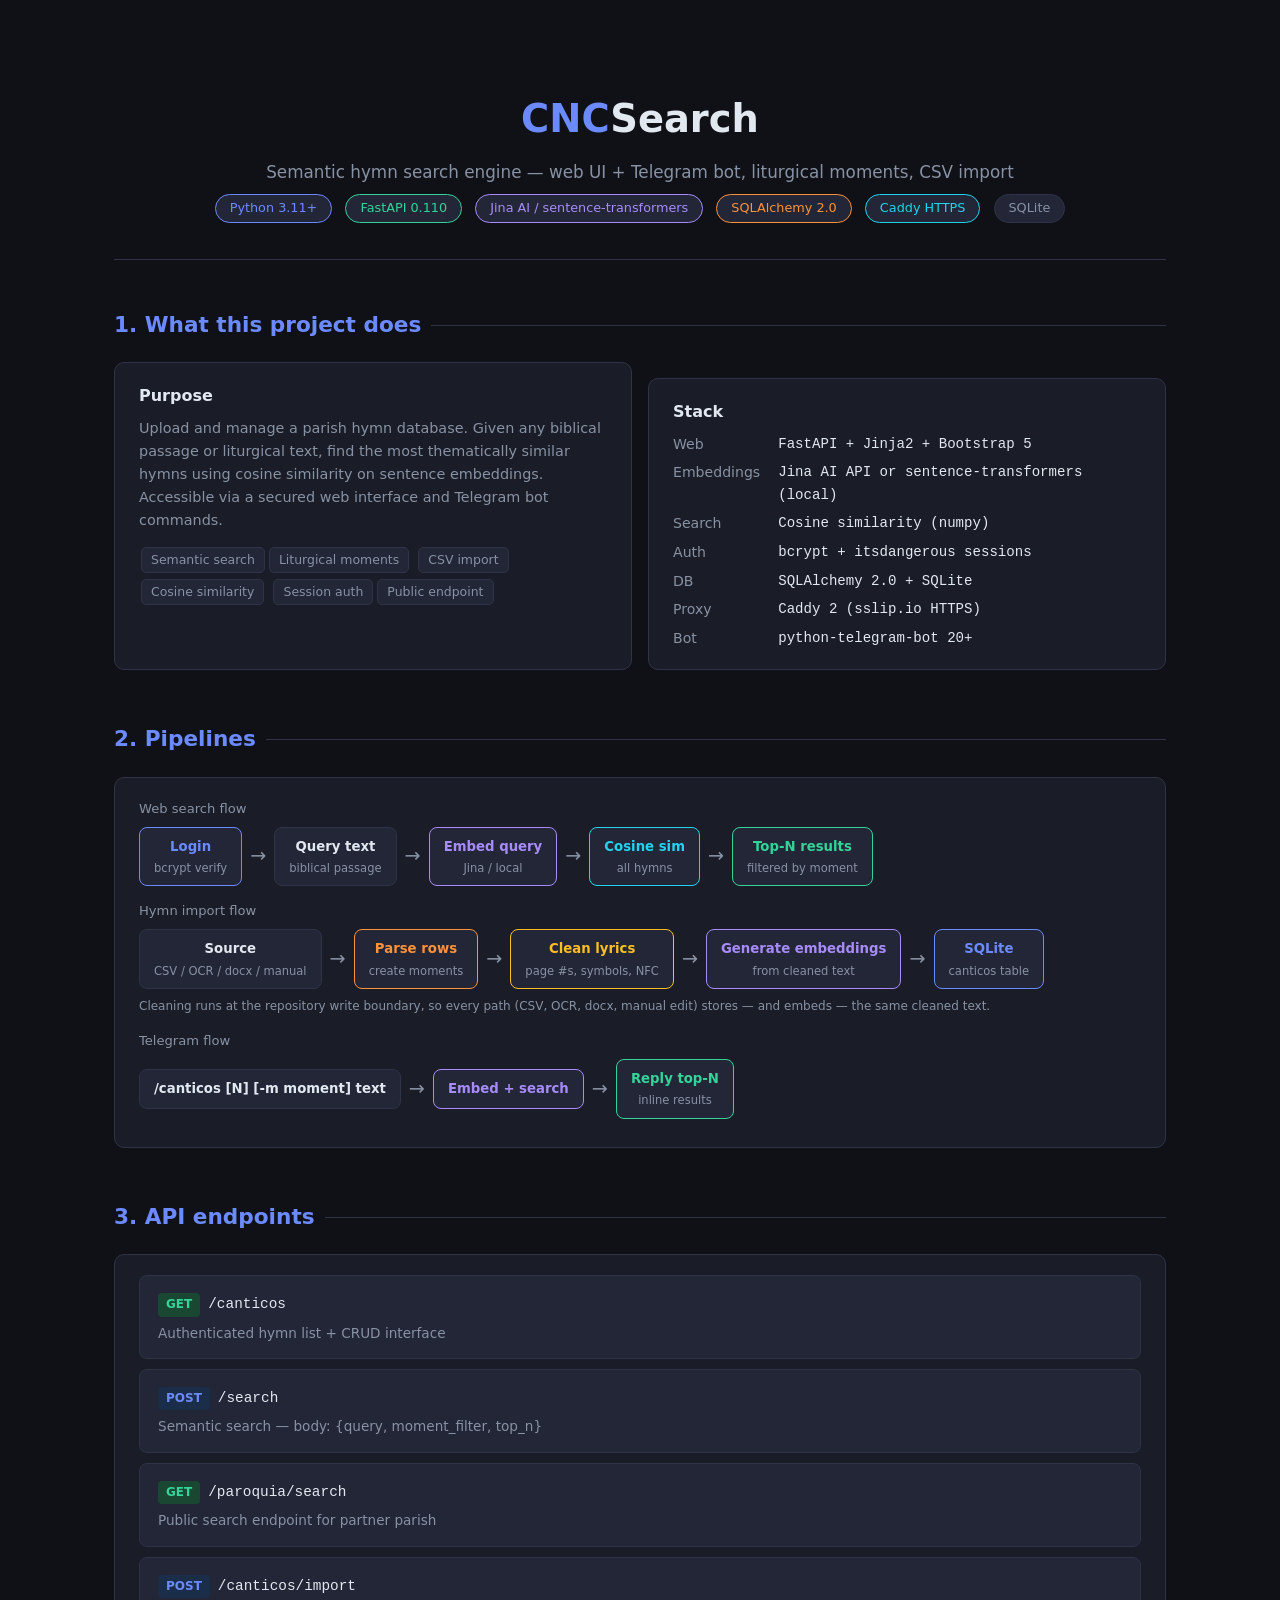
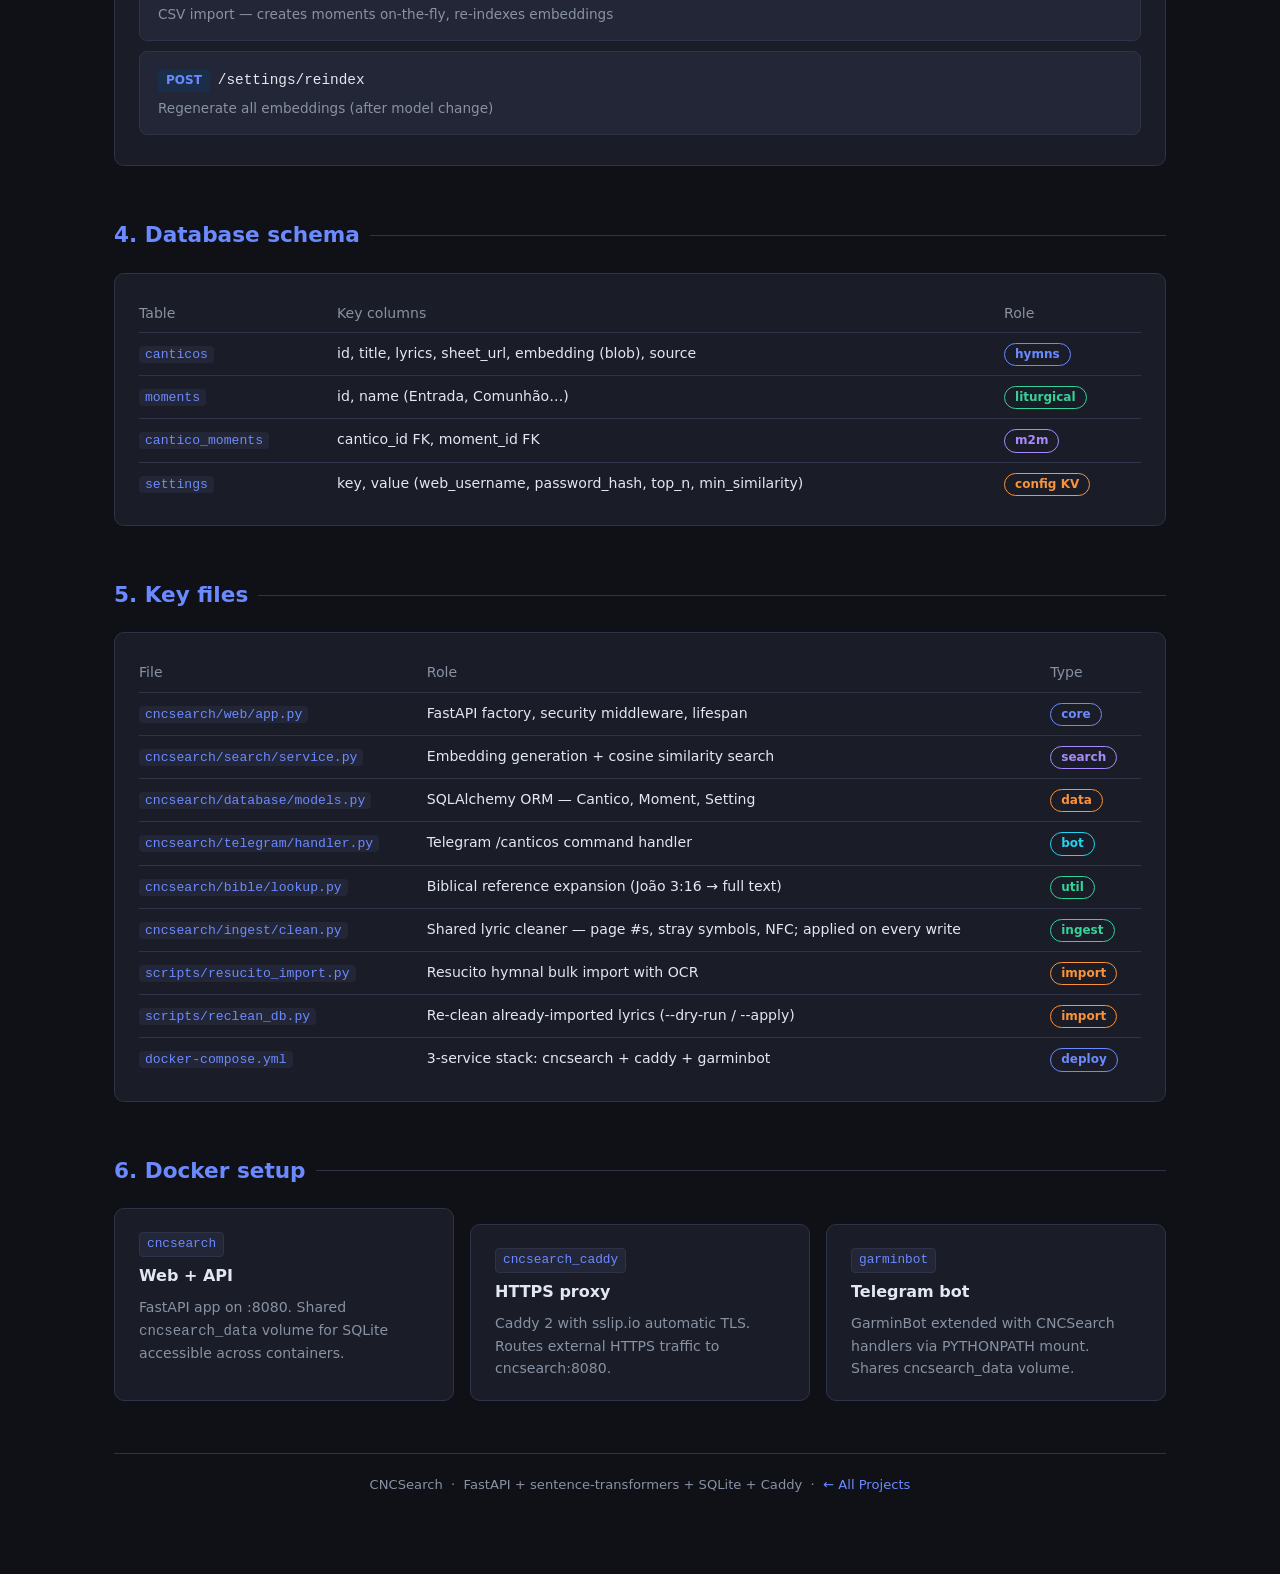
==== overview.html @ d7822890 "feat: add shared lyric cleaning at ingestion write boundary (#1, #2) Lyrics imported via OCR/docx/CS" ====
<!DOCTYPE html>
<html lang="en">
<head>
  <meta charset="UTF-8" />
  <meta name="viewport" content="width=device-width, initial-scale=1.0" />
  <title>CNCSearch — Overview</title>
  <style>
    :root{--bg:#0f1117;--surface:#1a1d27;--surface2:#222636;--border:#2e3347;--accent:#6c8aff;--accent2:#a78bfa;--green:#34d399;--yellow:#fbbf24;--red:#f87171;--orange:#fb923c;--cyan:#22d3ee;--text:#e2e8f0;--muted:#8892a4;--radius:10px;}
    *{box-sizing:border-box;margin:0;padding:0;}
    body{background:var(--bg);color:var(--text);font-family:'Segoe UI',system-ui,sans-serif;line-height:1.6;}
    a{color:var(--accent);text-decoration:none;}
    .page{max-width:1100px;margin:0 auto;padding:40px 24px 80px;}
    header{text-align:center;padding:48px 0 36px;border-bottom:1px solid var(--border);margin-bottom:48px;}
    header h1{font-size:2.4rem;font-weight:700;}header h1 span{color:var(--accent);}
    header p{color:var(--muted);margin-top:10px;font-size:1.05rem;}
    .badge{display:inline-block;background:var(--surface2);border:1px solid var(--border);border-radius:20px;padding:3px 14px;font-size:0.8rem;color:var(--muted);margin:8px 4px 0;}
    .badge.green{border-color:var(--green);color:var(--green);}.badge.blue{border-color:var(--accent);color:var(--accent);}.badge.purple{border-color:var(--accent2);color:var(--accent2);}.badge.orange{border-color:var(--orange);color:var(--orange);}.badge.cyan{border-color:var(--cyan);color:var(--cyan);}
    h2{font-size:1.35rem;font-weight:600;color:var(--accent);margin-bottom:20px;display:flex;align-items:center;gap:10px;}
    h2::after{content:'';flex:1;height:1px;background:var(--border);}
    h3{font-size:1rem;font-weight:600;margin-bottom:8px;}
    .card{background:var(--surface);border:1px solid var(--border);border-radius:var(--radius);padding:20px 24px;}
    .card+.card{margin-top:16px;}
    .grid-2{display:grid;grid-template-columns:1fr 1fr;gap:16px;}
    .grid-3{display:grid;grid-template-columns:repeat(3,1fr);gap:16px;}
    @media(max-width:720px){.grid-2,.grid-3{grid-template-columns:1fr;}}
    .flow{display:flex;align-items:center;gap:0;flex-wrap:wrap;margin-bottom:8px;}
    .flow-box{background:var(--surface2);border:1px solid var(--border);border-radius:8px;padding:8px 14px;font-size:0.83rem;text-align:center;min-width:100px;}
    .flow-box small{display:block;color:var(--muted);font-size:0.72rem;margin-top:2px;}
    .flow-box.accent{border-color:var(--accent);color:var(--accent);}.flow-box.green{border-color:var(--green);color:var(--green);}.flow-box.yellow{border-color:var(--yellow);color:var(--yellow);}.flow-box.orange{border-color:var(--orange);color:var(--orange);}.flow-box.purple{border-color:var(--accent2);color:var(--accent2);}.flow-box.cyan{border-color:var(--cyan);color:var(--cyan);}
    .flow-arrow{color:var(--muted);font-size:1.2rem;padding:0 8px;}
    .file-table{width:100%;border-collapse:collapse;font-size:0.88rem;}
    .file-table th{text-align:left;color:var(--muted);font-weight:500;border-bottom:1px solid var(--border);padding:8px 12px 8px 0;}
    .file-table td{padding:9px 12px 9px 0;border-bottom:1px solid var(--border);vertical-align:top;}
    .file-table tr:last-child td{border-bottom:none;}
    .file-table code{font-family:monospace;color:var(--accent);background:var(--surface2);border-radius:4px;padding:1px 6px;font-size:0.82rem;}
    .pill{display:inline-block;border-radius:20px;padding:1px 10px;font-size:0.75rem;font-weight:600;border:1px solid;}
    .pill.blue{color:var(--accent);border-color:var(--accent);}.pill.green{color:var(--green);border-color:var(--green);}.pill.orange{color:var(--orange);border-color:var(--orange);}.pill.purple{color:var(--accent2);border-color:var(--accent2);}.pill.cyan{color:var(--cyan);border-color:var(--cyan);}
    .param-grid{display:grid;grid-template-columns:auto 1fr;gap:6px 18px;font-size:0.88rem;}
    .param-grid .label{color:var(--muted);white-space:nowrap;}.param-grid .val{color:var(--text);font-family:monospace;}
    .tag{display:inline-block;background:var(--surface2);border:1px solid var(--border);border-radius:5px;padding:2px 9px;font-size:0.78rem;color:var(--muted);margin:3px 2px;}
    .step-file{font-family:monospace;font-size:0.8rem;background:var(--surface2);border:1px solid var(--border);border-radius:4px;padding:1px 7px;display:inline-block;margin-bottom:6px;color:var(--accent);}
    .endpoint{background:var(--surface2);border:1px solid var(--border);border-radius:8px;padding:14px 18px;margin-bottom:10px;}
    .method{display:inline-block;font-size:0.75rem;font-weight:700;border-radius:4px;padding:2px 8px;margin-right:8px;}
    .method.get{background:#1a4731;color:var(--green);}.method.post{background:#1a2e4a;color:var(--accent);}
    .endpoint-path{font-family:monospace;font-size:0.9rem;}
    .endpoint-desc{color:var(--muted);font-size:0.85rem;margin-top:6px;}
    section{margin-bottom:52px;}
  </style>
</head>
<body>
<div class="page">
  <header>
    <h1><span>CNC</span>Search</h1>
    <p>Semantic hymn search engine — web UI + Telegram bot, liturgical moments, CSV import</p>
    <div>
      <span class="badge blue">Python 3.11+</span>
      <span class="badge green">FastAPI 0.110</span>
      <span class="badge purple">Jina AI / sentence-transformers</span>
      <span class="badge orange">SQLAlchemy 2.0</span>
      <span class="badge cyan">Caddy HTTPS</span>
      <span class="badge">SQLite</span>
    </div>
  </header>

  <section>
    <h2>1. What this project does</h2>
    <div class="grid-2">
      <div class="card">
        <h3>Purpose</h3>
        <p style="color:var(--muted);font-size:0.9rem;margin-bottom:12px;">
          Upload and manage a parish hymn database. Given any biblical passage or liturgical
          text, find the most thematically similar hymns using cosine similarity on
          sentence embeddings. Accessible via a secured web interface and Telegram bot commands.
        </p>
        <div>
          <span class="tag">Semantic search</span><span class="tag">Liturgical moments</span>
          <span class="tag">CSV import</span><span class="tag">Cosine similarity</span>
          <span class="tag">Session auth</span><span class="tag">Public endpoint</span>
        </div>
      </div>
      <div class="card">
        <h3>Stack</h3>
        <div class="param-grid">
          <span class="label">Web</span><span class="val">FastAPI + Jinja2 + Bootstrap 5</span>
          <span class="label">Embeddings</span><span class="val">Jina AI API or sentence-transformers (local)</span>
          <span class="label">Search</span><span class="val">Cosine similarity (numpy)</span>
          <span class="label">Auth</span><span class="val">bcrypt + itsdangerous sessions</span>
          <span class="label">DB</span><span class="val">SQLAlchemy 2.0 + SQLite</span>
          <span class="label">Proxy</span><span class="val">Caddy 2 (sslip.io HTTPS)</span>
          <span class="label">Bot</span><span class="val">python-telegram-bot 20+</span>
        </div>
      </div>
    </div>
  </section>

  <section>
    <h2>2. Pipelines</h2>
    <div class="card">
      <div style="overflow-x:auto;"><div style="min-width:600px;">
        <p style="color:var(--muted);font-size:0.82rem;margin-bottom:8px;">Web search flow</p>
        <div class="flow">
          <div class="flow-box accent"><strong>Login</strong><small>bcrypt verify</small></div>
          <div class="flow-arrow">→</div>
          <div class="flow-box"><strong>Query text</strong><small>biblical passage</small></div>
          <div class="flow-arrow">→</div>
          <div class="flow-box purple"><strong>Embed query</strong><small>Jina / local</small></div>
          <div class="flow-arrow">→</div>
          <div class="flow-box cyan"><strong>Cosine sim</strong><small>all hymns</small></div>
          <div class="flow-arrow">→</div>
          <div class="flow-box green"><strong>Top-N results</strong><small>filtered by moment</small></div>
        </div>
        <p style="color:var(--muted);font-size:0.82rem;margin:14px 0 8px;">Hymn import flow</p>
        <div class="flow">
          <div class="flow-box"><strong>Source</strong><small>CSV / OCR / docx / manual</small></div>
          <div class="flow-arrow">→</div>
          <div class="flow-box orange"><strong>Parse rows</strong><small>create moments</small></div>
          <div class="flow-arrow">→</div>
          <div class="flow-box yellow"><strong>Clean lyrics</strong><small>page #s, symbols, NFC</small></div>
          <div class="flow-arrow">→</div>
          <div class="flow-box purple"><strong>Generate embeddings</strong><small>from cleaned text</small></div>
          <div class="flow-arrow">→</div>
          <div class="flow-box accent"><strong>SQLite</strong><small>canticos table</small></div>
        </div>
        <p style="color:var(--muted);font-size:0.75rem;margin-top:6px;">Cleaning runs at the repository write boundary, so every path (CSV, OCR, docx, manual edit) stores — and embeds — the same cleaned text.</p>
        <p style="color:var(--muted);font-size:0.82rem;margin:14px 0 8px;">Telegram flow</p>
        <div class="flow">
          <div class="flow-box"><strong>/canticos [N] [-m moment] text</strong></div>
          <div class="flow-arrow">→</div>
          <div class="flow-box purple"><strong>Embed + search</strong></div>
          <div class="flow-arrow">→</div>
          <div class="flow-box green"><strong>Reply top-N</strong><small>inline results</small></div>
        </div>
      </div></div>
    </div>
  </section>

  <section>
    <h2>3. API endpoints</h2>
    <div class="card">
      <div class="endpoint">
        <span class="method get">GET</span><span class="endpoint-path">/canticos</span>
        <div class="endpoint-desc">Authenticated hymn list + CRUD interface</div>
      </div>
      <div class="endpoint">
        <span class="method post">POST</span><span class="endpoint-path">/search</span>
        <div class="endpoint-desc">Semantic search — body: {query, moment_filter, top_n}</div>
      </div>
      <div class="endpoint">
        <span class="method get">GET</span><span class="endpoint-path">/paroquia/search</span>
        <div class="endpoint-desc">Public search endpoint for partner parish</div>
      </div>
      <div class="endpoint">
        <span class="method post">POST</span><span class="endpoint-path">/canticos/import</span>
        <div class="endpoint-desc">CSV import — creates moments on-the-fly, re-indexes embeddings</div>
      </div>
      <div class="endpoint">
        <span class="method post">POST</span><span class="endpoint-path">/settings/reindex</span>
        <div class="endpoint-desc">Regenerate all embeddings (after model change)</div>
      </div>
    </div>
  </section>

  <section>
    <h2>4. Database schema</h2>
    <div class="card">
      <table class="file-table">
        <thead><tr><th>Table</th><th>Key columns</th><th>Role</th></tr></thead>
        <tbody>
          <tr><td><code>canticos</code></td><td>id, title, lyrics, sheet_url, embedding (blob), source</td><td><span class="pill blue">hymns</span></td></tr>
          <tr><td><code>moments</code></td><td>id, name (Entrada, Comunhão…)</td><td><span class="pill green">liturgical</span></td></tr>
          <tr><td><code>cantico_moments</code></td><td>cantico_id FK, moment_id FK</td><td><span class="pill purple">m2m</span></td></tr>
          <tr><td><code>settings</code></td><td>key, value (web_username, password_hash, top_n, min_similarity)</td><td><span class="pill orange">config KV</span></td></tr>
        </tbody>
      </table>
    </div>
  </section>

  <section>
    <h2>5. Key files</h2>
    <div class="card">
      <table class="file-table">
        <thead><tr><th>File</th><th>Role</th><th>Type</th></tr></thead>
        <tbody>
          <tr><td><code>cncsearch/web/app.py</code></td><td>FastAPI factory, security middleware, lifespan</td><td><span class="pill blue">core</span></td></tr>
          <tr><td><code>cncsearch/search/service.py</code></td><td>Embedding generation + cosine similarity search</td><td><span class="pill purple">search</span></td></tr>
          <tr><td><code>cncsearch/database/models.py</code></td><td>SQLAlchemy ORM — Cantico, Moment, Setting</td><td><span class="pill orange">data</span></td></tr>
          <tr><td><code>cncsearch/telegram/handler.py</code></td><td>Telegram /canticos command handler</td><td><span class="pill cyan">bot</span></td></tr>
          <tr><td><code>cncsearch/bible/lookup.py</code></td><td>Biblical reference expansion (João 3:16 → full text)</td><td><span class="pill green">util</span></td></tr>
          <tr><td><code>cncsearch/ingest/clean.py</code></td><td>Shared lyric cleaner — page #s, stray symbols, NFC; applied on every write</td><td><span class="pill green">ingest</span></td></tr>
          <tr><td><code>scripts/resucito_import.py</code></td><td>Resucito hymnal bulk import with OCR</td><td><span class="pill orange">import</span></td></tr>
          <tr><td><code>scripts/reclean_db.py</code></td><td>Re-clean already-imported lyrics (--dry-run / --apply)</td><td><span class="pill orange">import</span></td></tr>
          <tr><td><code>docker-compose.yml</code></td><td>3-service stack: cncsearch + caddy + garminbot</td><td><span class="pill blue">deploy</span></td></tr>
        </tbody>
      </table>
    </div>
  </section>

  <section>
    <h2>6. Docker setup</h2>
    <div class="grid-3">
      <div class="card">
        <div class="step-file">cncsearch</div>
        <h3>Web + API</h3>
        <p style="color:var(--muted);font-size:0.88rem;">FastAPI app on :8080. Shared <code>cncsearch_data</code> volume for SQLite accessible across containers.</p>
      </div>
      <div class="card">
        <div class="step-file">cncsearch_caddy</div>
        <h3>HTTPS proxy</h3>
        <p style="color:var(--muted);font-size:0.88rem;">Caddy 2 with sslip.io automatic TLS. Routes external HTTPS traffic to cncsearch:8080.</p>
      </div>
      <div class="card">
        <div class="step-file">garminbot</div>
        <h3>Telegram bot</h3>
        <p style="color:var(--muted);font-size:0.88rem;">GarminBot extended with CNCSearch handlers via PYTHONPATH mount. Shares cncsearch_data volume.</p>
      </div>
    </div>
  </section>

  <footer style="border-top:1px solid var(--border);padding-top:20px;text-align:center;color:var(--muted);font-size:0.82rem;">
    CNCSearch &nbsp;·&nbsp; FastAPI + sentence-transformers + SQLite + Caddy &nbsp;·&nbsp; <a href="../index.html">← All Projects</a>
  </footer>
</div>
</body>
</html>
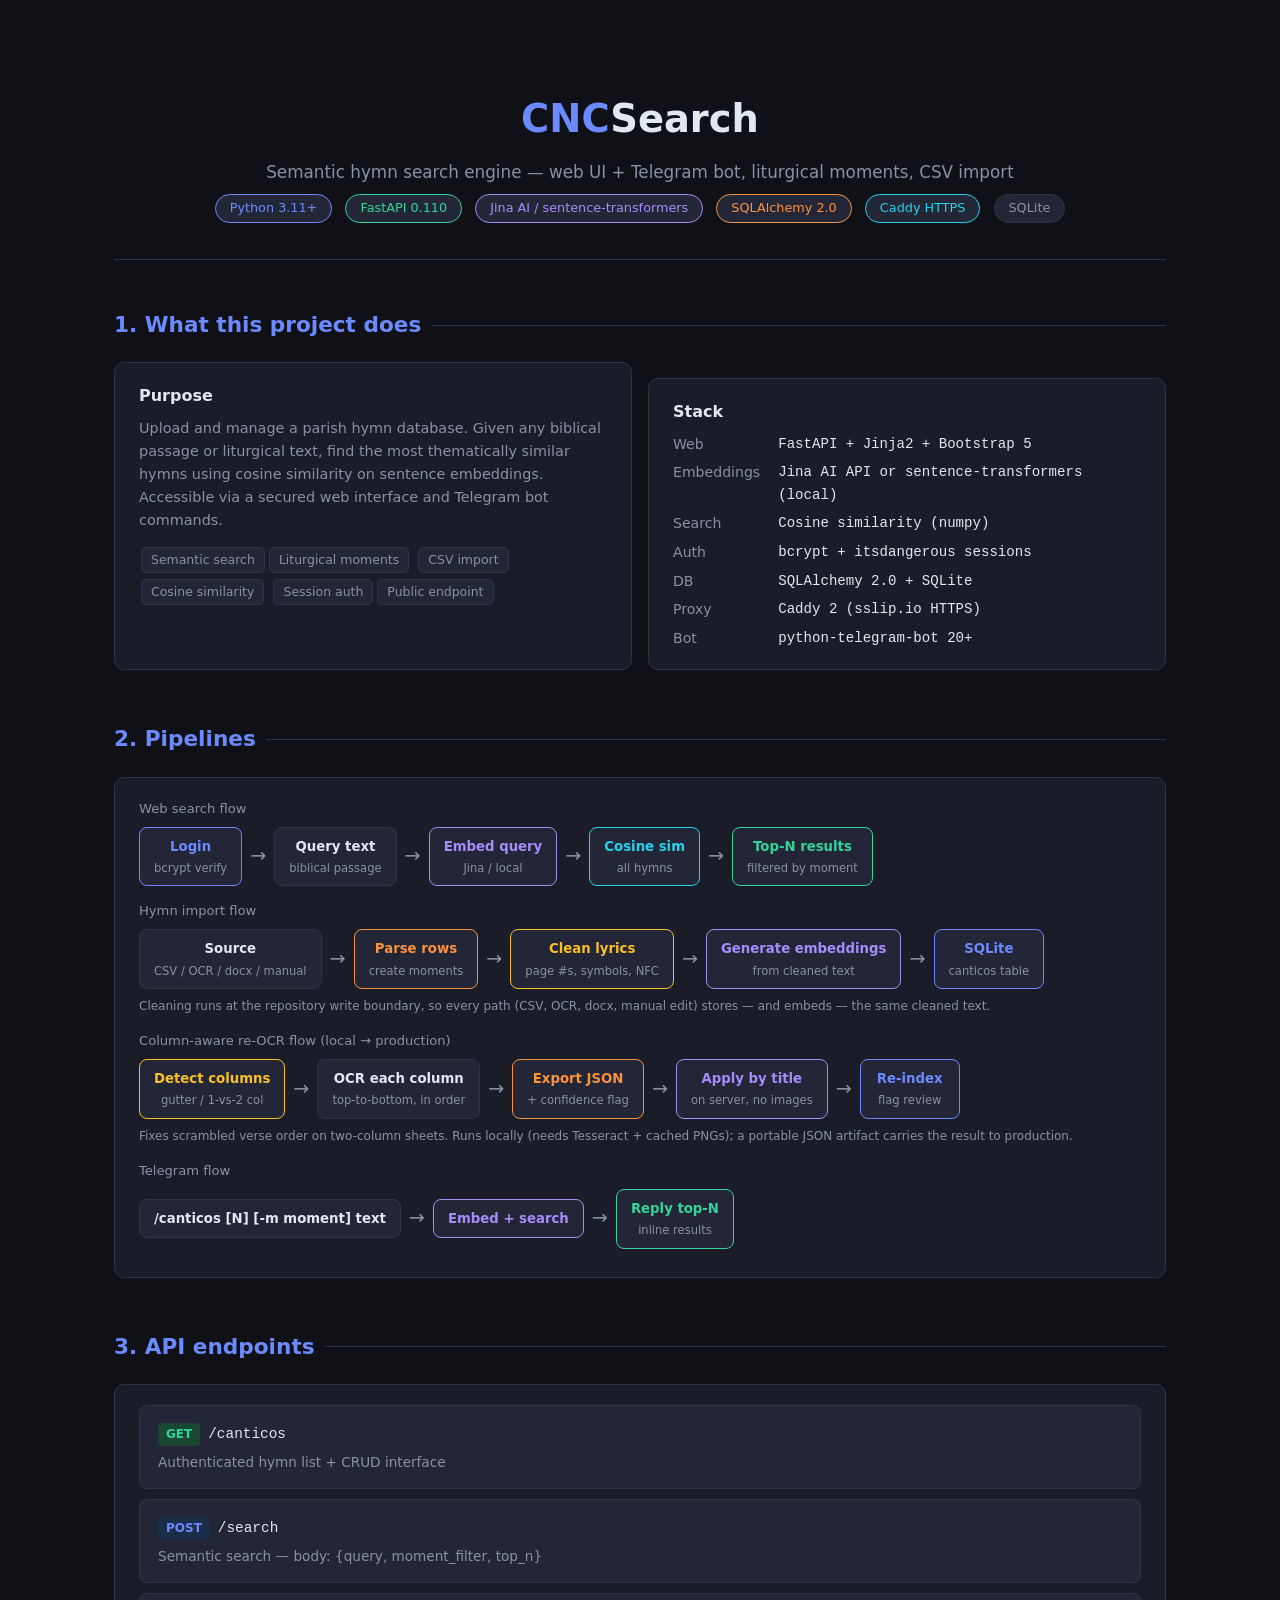
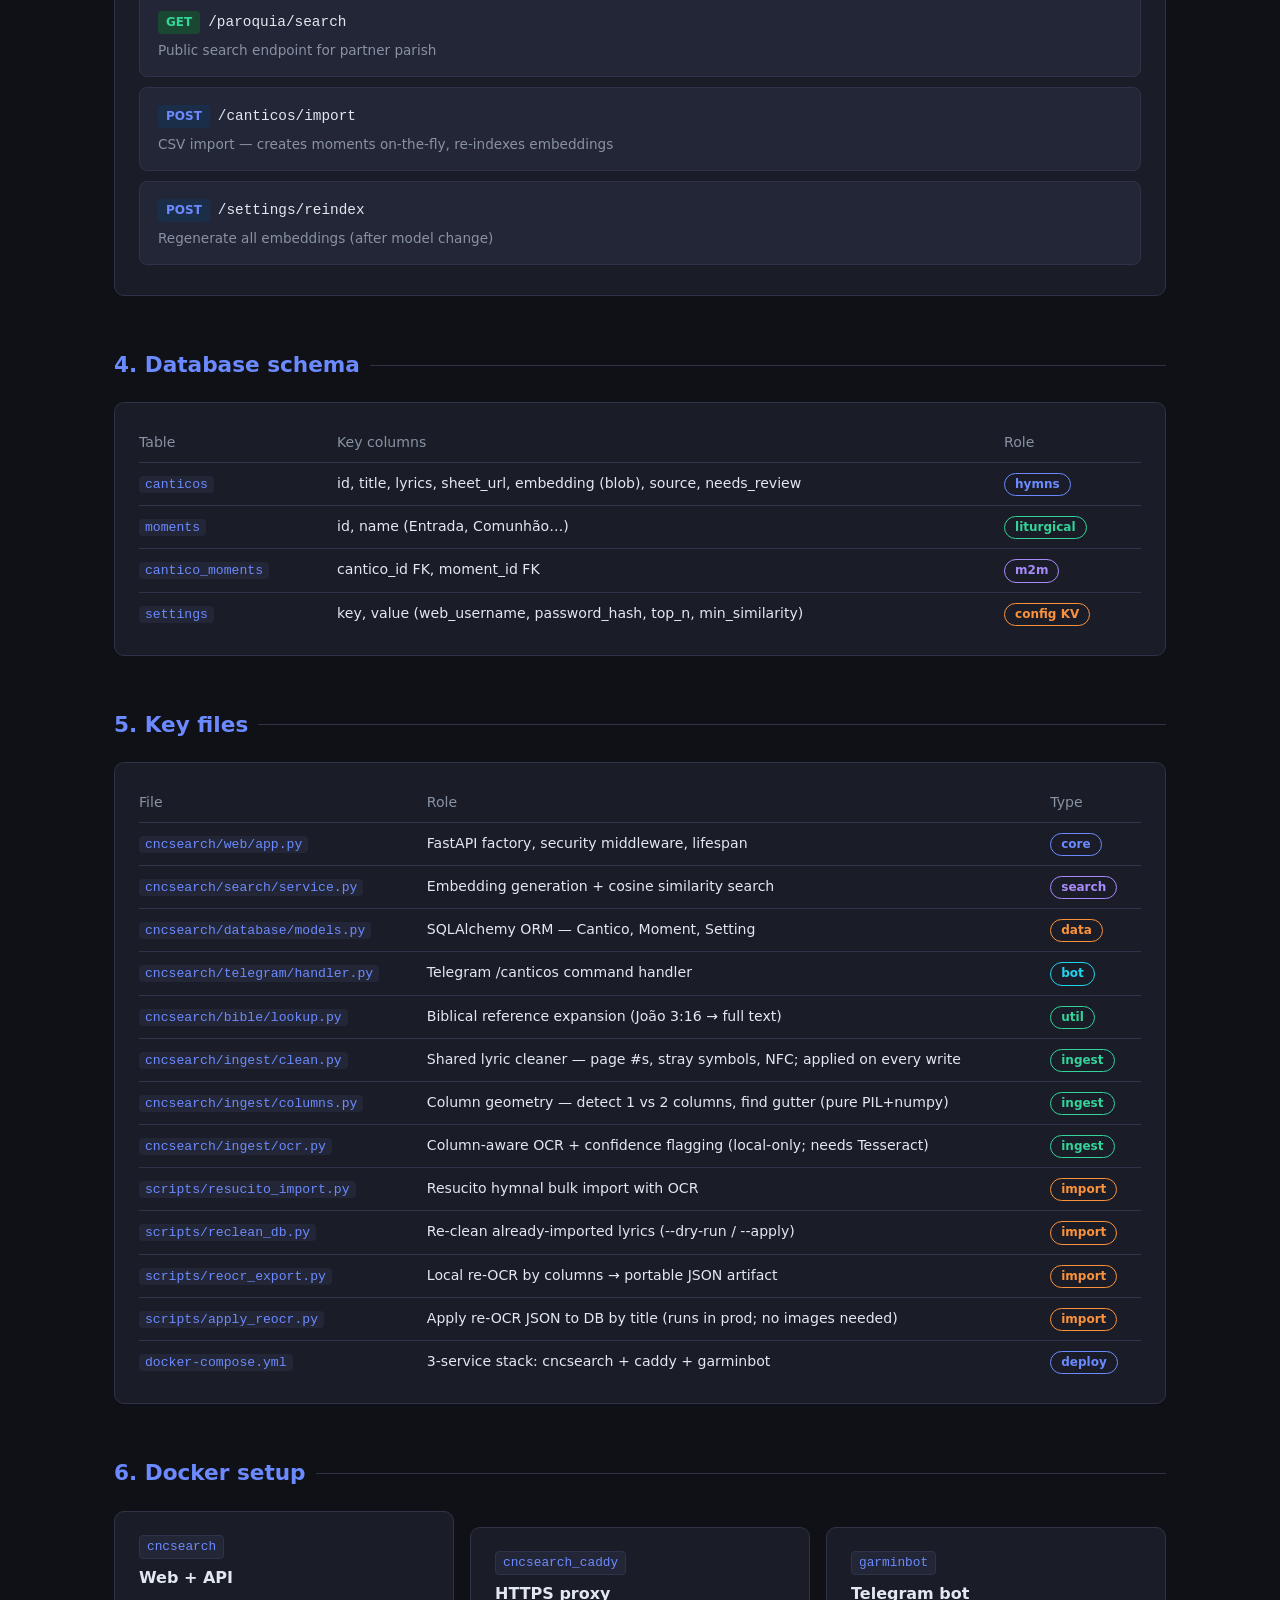
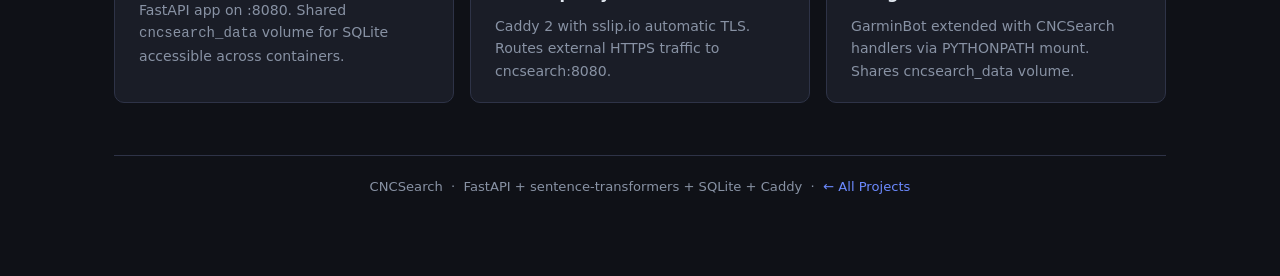
==== commit 06a9c17a: "feat: column-aware re-OCR to fix scrambled verse order (#3, #4) Two-column song sheets were OCR'd fu" ====
--- a/overview.html
+++ b/overview.html
@@ -122,6 +122,19 @@
           <div class="flow-box accent"><strong>SQLite</strong><small>canticos table</small></div>
         </div>
         <p style="color:var(--muted);font-size:0.75rem;margin-top:6px;">Cleaning runs at the repository write boundary, so every path (CSV, OCR, docx, manual edit) stores — and embeds — the same cleaned text.</p>
+        <p style="color:var(--muted);font-size:0.82rem;margin:14px 0 8px;">Column-aware re-OCR flow (local → production)</p>
+        <div class="flow">
+          <div class="flow-box yellow"><strong>Detect columns</strong><small>gutter / 1-vs-2 col</small></div>
+          <div class="flow-arrow">→</div>
+          <div class="flow-box"><strong>OCR each column</strong><small>top-to-bottom, in order</small></div>
+          <div class="flow-arrow">→</div>
+          <div class="flow-box orange"><strong>Export JSON</strong><small>+ confidence flag</small></div>
+          <div class="flow-arrow">→</div>
+          <div class="flow-box purple"><strong>Apply by title</strong><small>on server, no images</small></div>
+          <div class="flow-arrow">→</div>
+          <div class="flow-box accent"><strong>Re-index</strong><small>flag review</small></div>
+        </div>
+        <p style="color:var(--muted);font-size:0.75rem;margin-top:6px;">Fixes scrambled verse order on two-column sheets. Runs locally (needs Tesseract + cached PNGs); a portable JSON artifact carries the result to production.</p>
         <p style="color:var(--muted);font-size:0.82rem;margin:14px 0 8px;">Telegram flow</p>
         <div class="flow">
           <div class="flow-box"><strong>/canticos [N] [-m moment] text</strong></div>
@@ -166,7 +179,7 @@
       <table class="file-table">
         <thead><tr><th>Table</th><th>Key columns</th><th>Role</th></tr></thead>
         <tbody>
-          <tr><td><code>canticos</code></td><td>id, title, lyrics, sheet_url, embedding (blob), source</td><td><span class="pill blue">hymns</span></td></tr>
+          <tr><td><code>canticos</code></td><td>id, title, lyrics, sheet_url, embedding (blob), source, needs_review</td><td><span class="pill blue">hymns</span></td></tr>
           <tr><td><code>moments</code></td><td>id, name (Entrada, Comunhão…)</td><td><span class="pill green">liturgical</span></td></tr>
           <tr><td><code>cantico_moments</code></td><td>cantico_id FK, moment_id FK</td><td><span class="pill purple">m2m</span></td></tr>
           <tr><td><code>settings</code></td><td>key, value (web_username, password_hash, top_n, min_similarity)</td><td><span class="pill orange">config KV</span></td></tr>
@@ -187,8 +200,12 @@
           <tr><td><code>cncsearch/telegram/handler.py</code></td><td>Telegram /canticos command handler</td><td><span class="pill cyan">bot</span></td></tr>
           <tr><td><code>cncsearch/bible/lookup.py</code></td><td>Biblical reference expansion (João 3:16 → full text)</td><td><span class="pill green">util</span></td></tr>
           <tr><td><code>cncsearch/ingest/clean.py</code></td><td>Shared lyric cleaner — page #s, stray symbols, NFC; applied on every write</td><td><span class="pill green">ingest</span></td></tr>
+          <tr><td><code>cncsearch/ingest/columns.py</code></td><td>Column geometry — detect 1 vs 2 columns, find gutter (pure PIL+numpy)</td><td><span class="pill green">ingest</span></td></tr>
+          <tr><td><code>cncsearch/ingest/ocr.py</code></td><td>Column-aware OCR + confidence flagging (local-only; needs Tesseract)</td><td><span class="pill green">ingest</span></td></tr>
           <tr><td><code>scripts/resucito_import.py</code></td><td>Resucito hymnal bulk import with OCR</td><td><span class="pill orange">import</span></td></tr>
           <tr><td><code>scripts/reclean_db.py</code></td><td>Re-clean already-imported lyrics (--dry-run / --apply)</td><td><span class="pill orange">import</span></td></tr>
+          <tr><td><code>scripts/reocr_export.py</code></td><td>Local re-OCR by columns → portable JSON artifact</td><td><span class="pill orange">import</span></td></tr>
+          <tr><td><code>scripts/apply_reocr.py</code></td><td>Apply re-OCR JSON to DB by title (runs in prod; no images needed)</td><td><span class="pill orange">import</span></td></tr>
           <tr><td><code>docker-compose.yml</code></td><td>3-service stack: cncsearch + caddy + garminbot</td><td><span class="pill blue">deploy</span></td></tr>
         </tbody>
       </table>
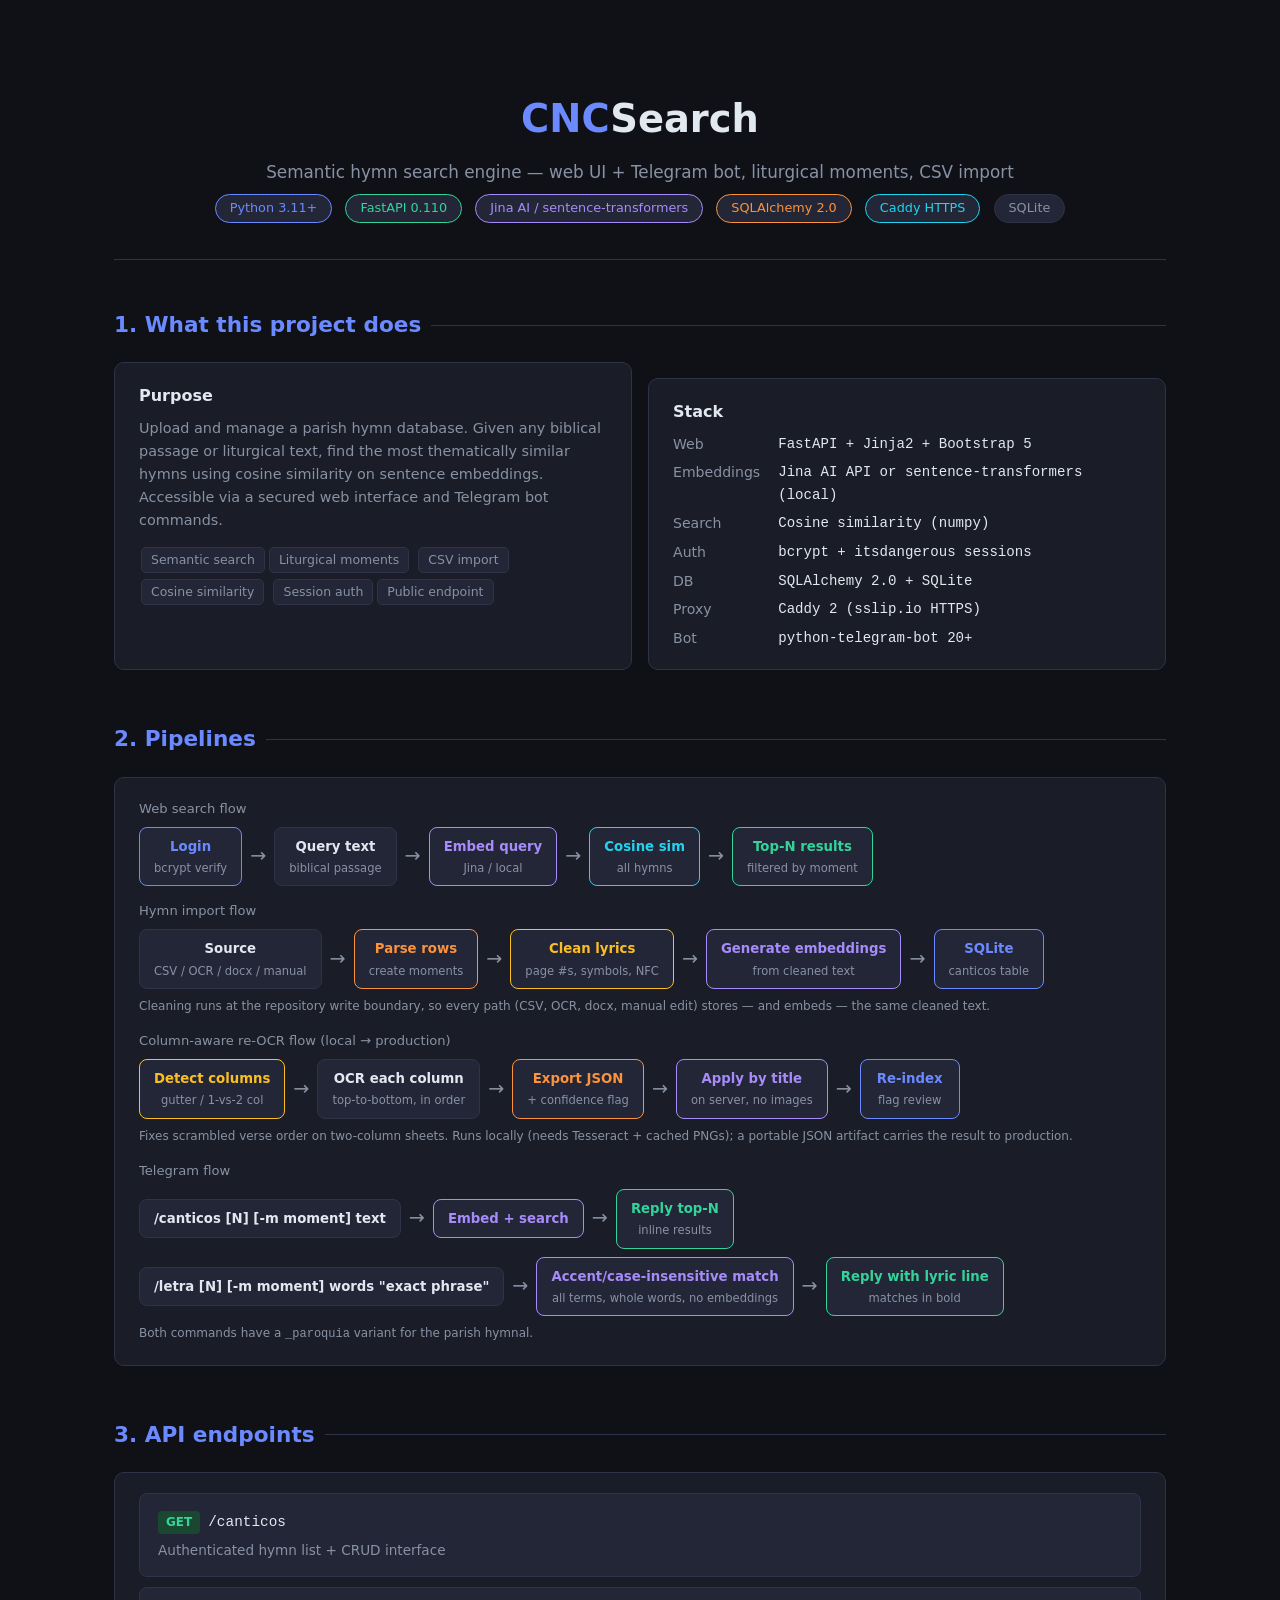
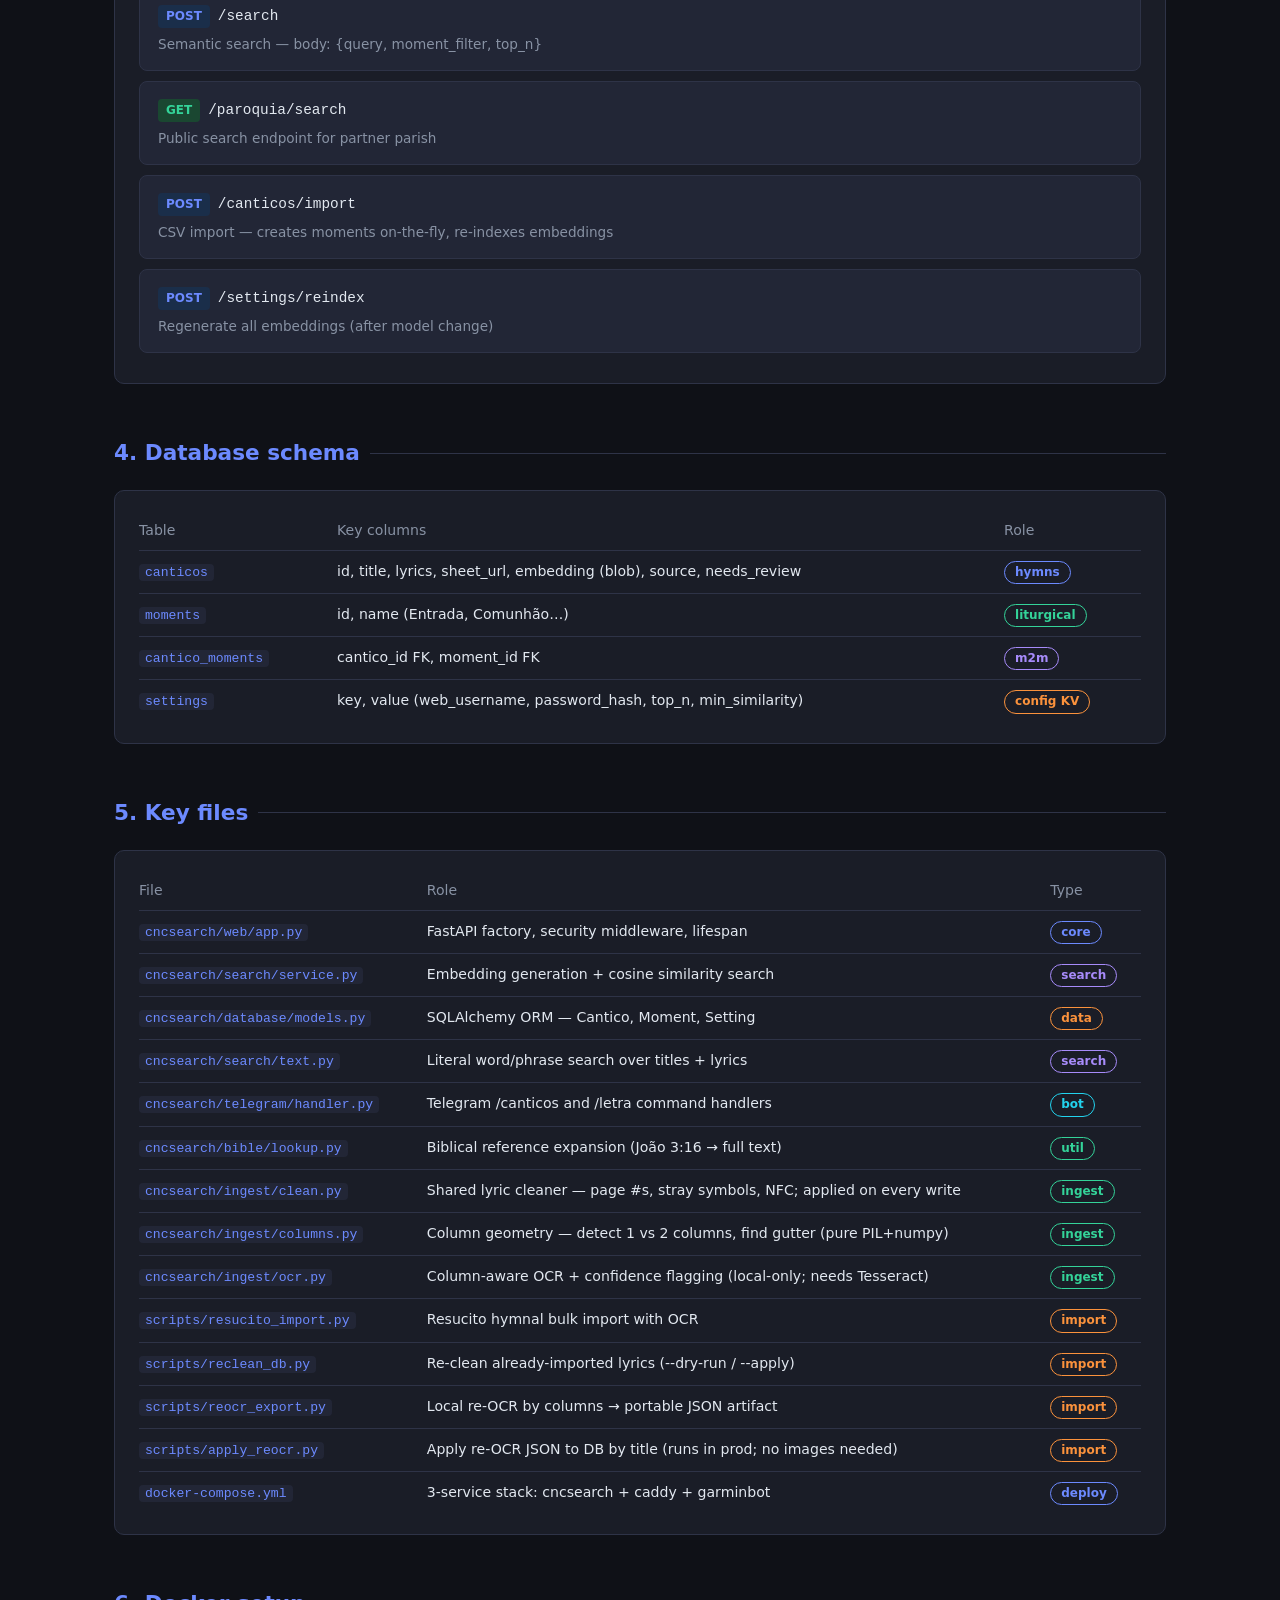
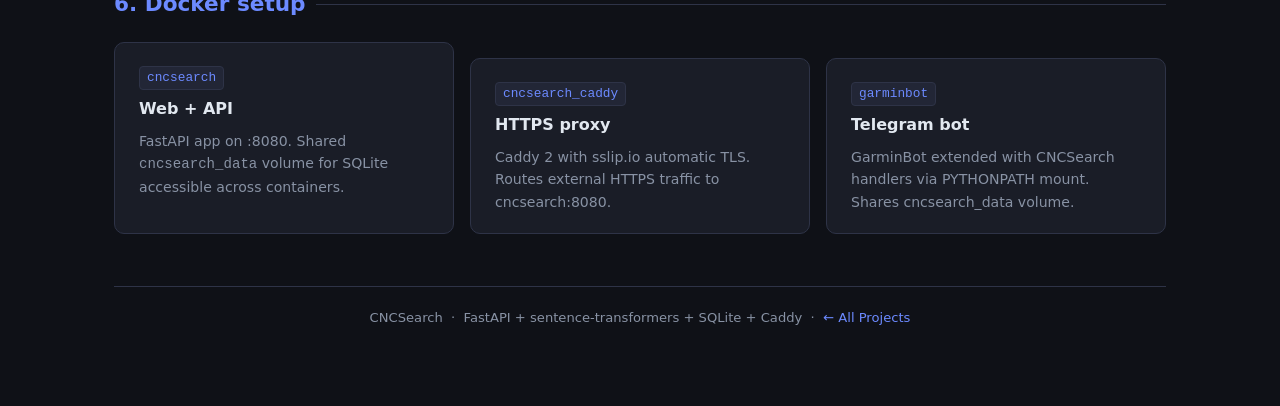
==== commit 451e993b: "docs: document /letra search in overview Claude-Session: https://claude.ai/code/session_01A3W5SgkBAP" ====
--- a/overview.html
+++ b/overview.html
@@ -143,6 +143,14 @@
           <div class="flow-arrow">→</div>
           <div class="flow-box green"><strong>Reply top-N</strong><small>inline results</small></div>
         </div>
+        <div class="flow" style="margin-top:8px;">
+          <div class="flow-box"><strong>/letra [N] [-m moment] words "exact phrase"</strong></div>
+          <div class="flow-arrow">→</div>
+          <div class="flow-box purple"><strong>Accent/case-insensitive match</strong><small>all terms, whole words, no embeddings</small></div>
+          <div class="flow-arrow">→</div>
+          <div class="flow-box green"><strong>Reply with lyric line</strong><small>matches in bold</small></div>
+        </div>
+        <p style="color:var(--muted);font-size:0.75rem;margin-top:6px;">Both commands have a <code>_paroquia</code> variant for the parish hymnal.</p>
       </div></div>
     </div>
   </section>
@@ -197,7 +205,8 @@
           <tr><td><code>cncsearch/web/app.py</code></td><td>FastAPI factory, security middleware, lifespan</td><td><span class="pill blue">core</span></td></tr>
           <tr><td><code>cncsearch/search/service.py</code></td><td>Embedding generation + cosine similarity search</td><td><span class="pill purple">search</span></td></tr>
           <tr><td><code>cncsearch/database/models.py</code></td><td>SQLAlchemy ORM — Cantico, Moment, Setting</td><td><span class="pill orange">data</span></td></tr>
-          <tr><td><code>cncsearch/telegram/handler.py</code></td><td>Telegram /canticos command handler</td><td><span class="pill cyan">bot</span></td></tr>
+          <tr><td><code>cncsearch/search/text.py</code></td><td>Literal word/phrase search over titles + lyrics</td><td><span class="pill purple">search</span></td></tr>
+          <tr><td><code>cncsearch/telegram/handler.py</code></td><td>Telegram /canticos and /letra command handlers</td><td><span class="pill cyan">bot</span></td></tr>
           <tr><td><code>cncsearch/bible/lookup.py</code></td><td>Biblical reference expansion (João 3:16 → full text)</td><td><span class="pill green">util</span></td></tr>
           <tr><td><code>cncsearch/ingest/clean.py</code></td><td>Shared lyric cleaner — page #s, stray symbols, NFC; applied on every write</td><td><span class="pill green">ingest</span></td></tr>
           <tr><td><code>cncsearch/ingest/columns.py</code></td><td>Column geometry — detect 1 vs 2 columns, find gutter (pure PIL+numpy)</td><td><span class="pill green">ingest</span></td></tr>
